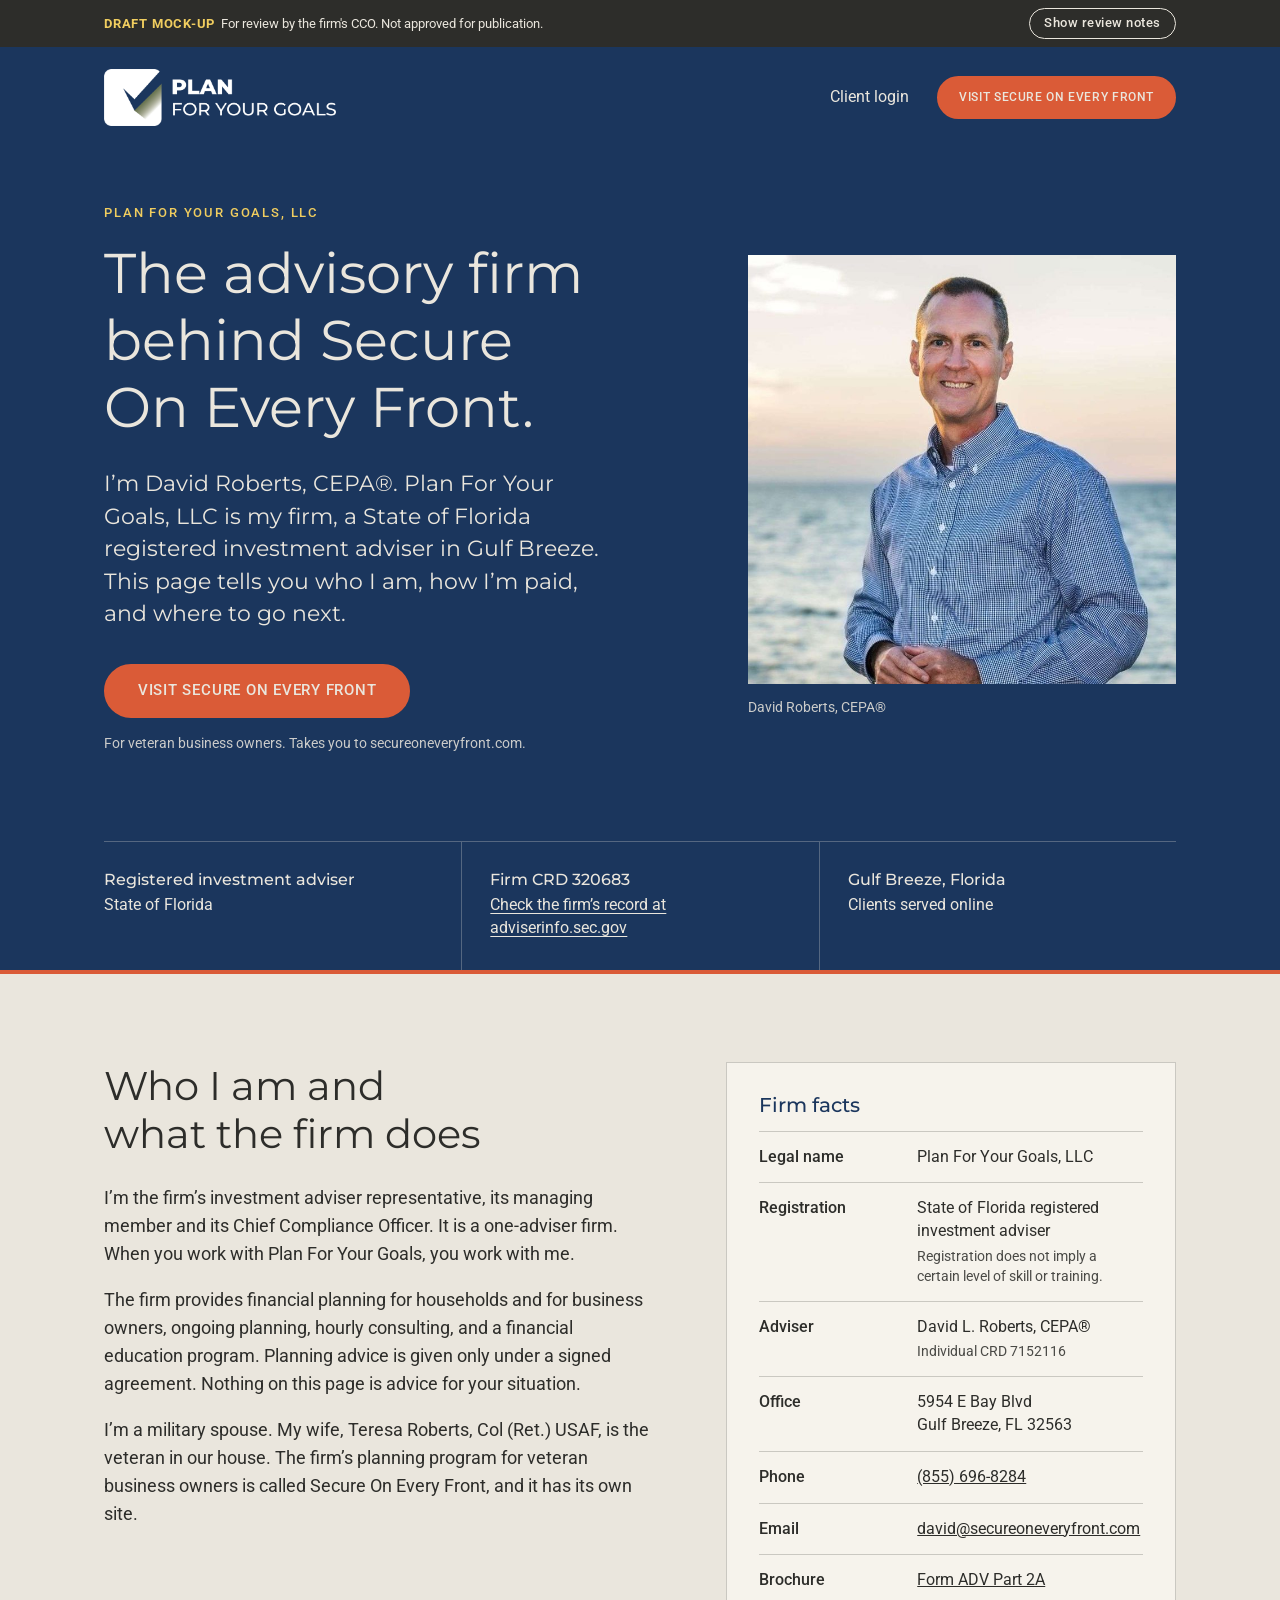
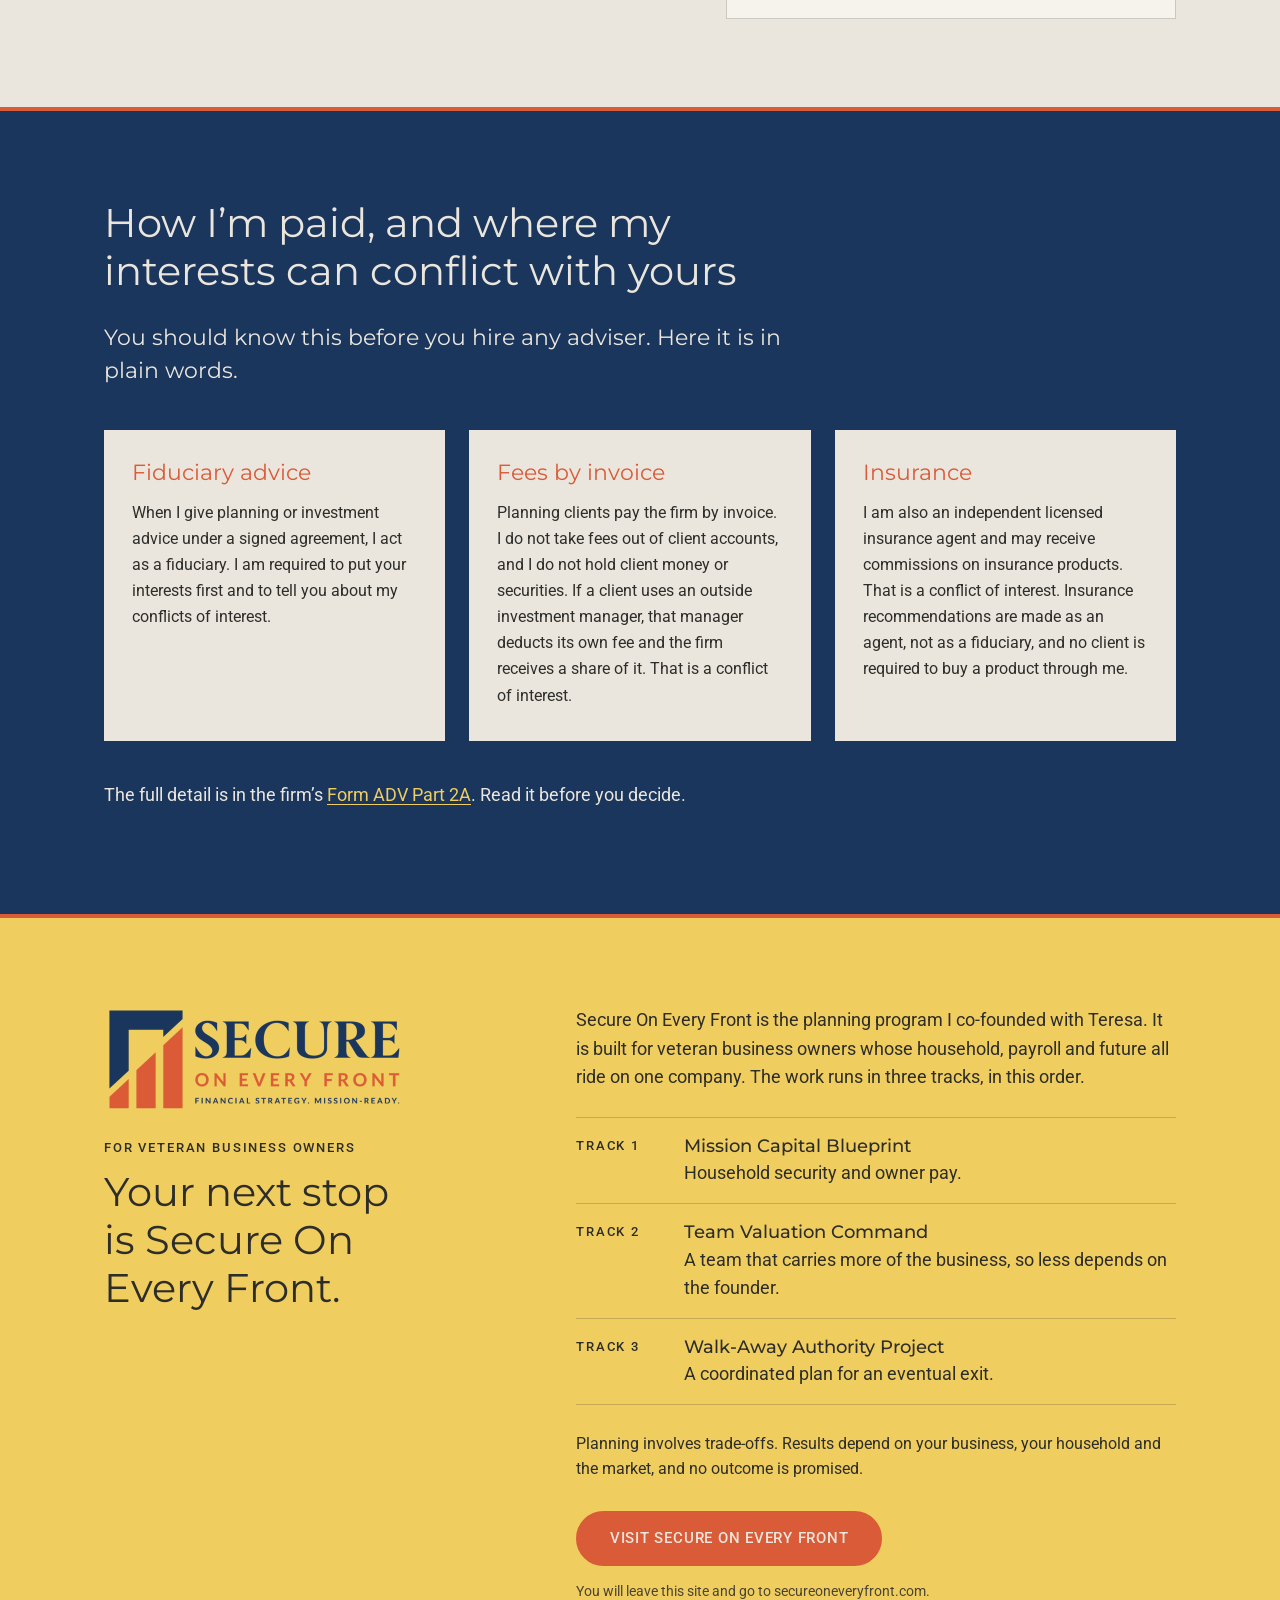
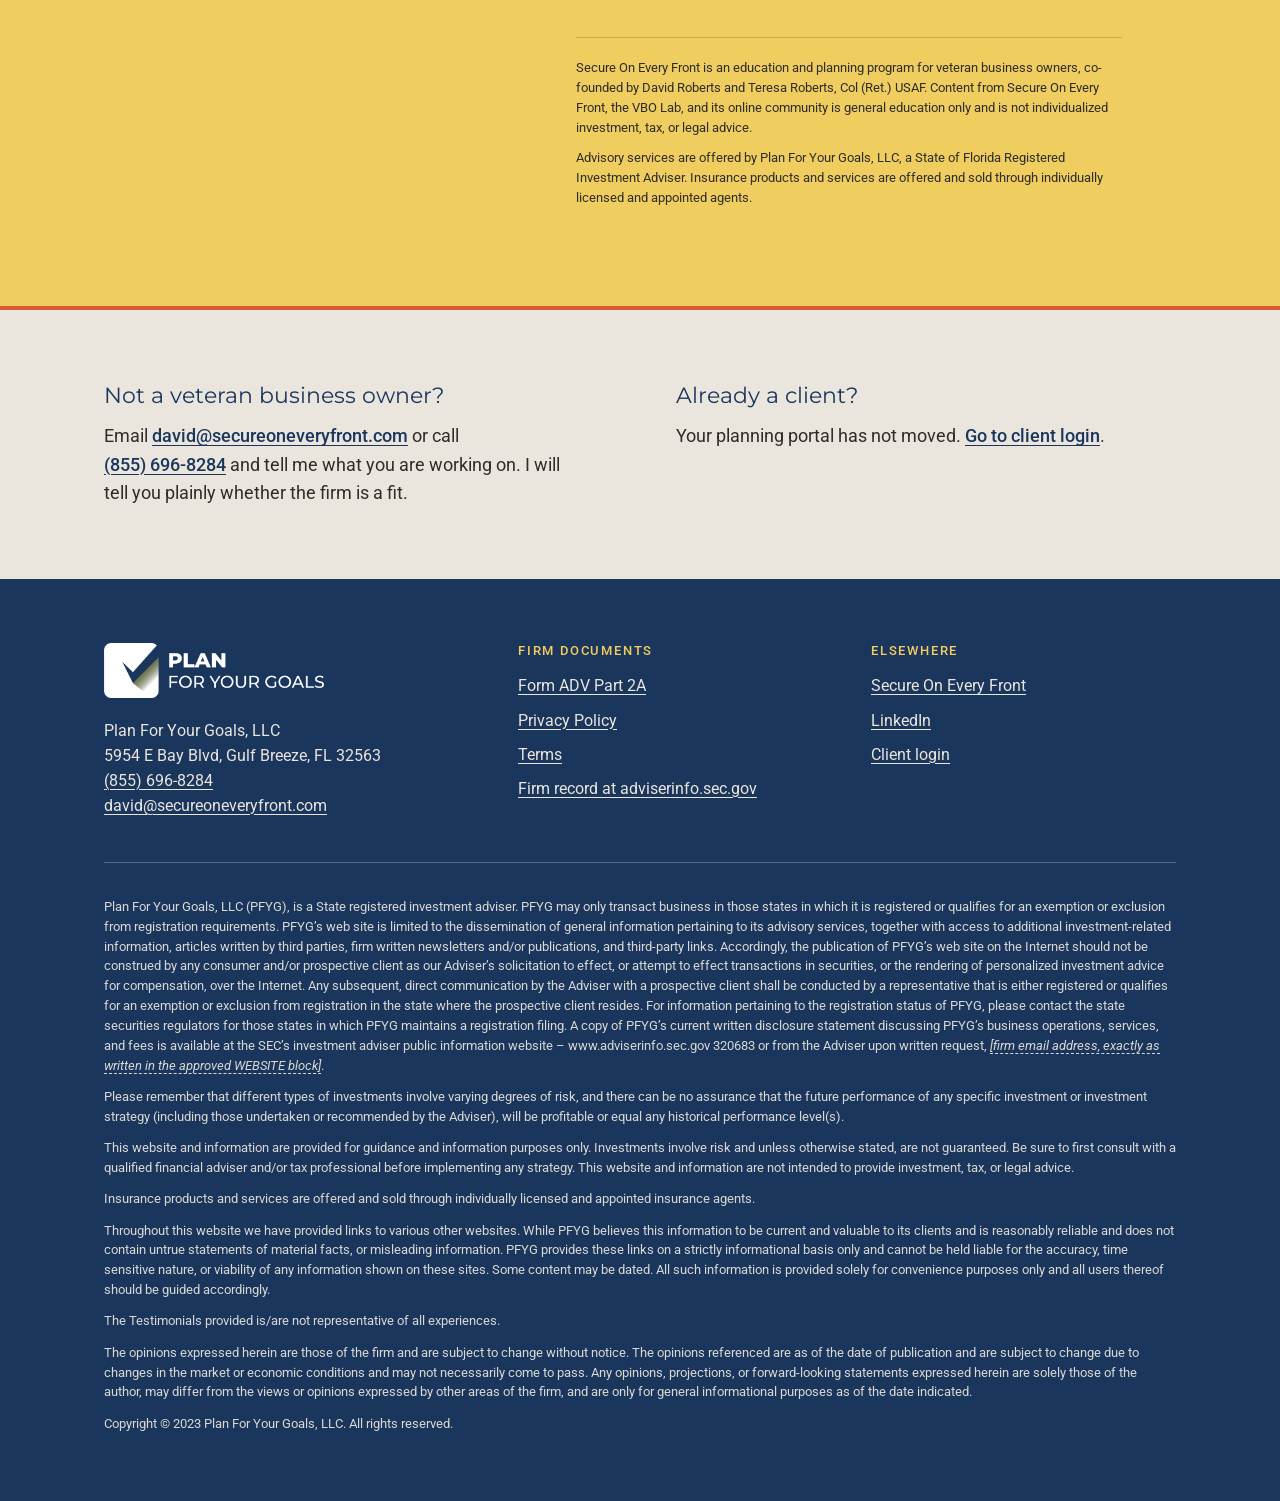
==== landing-page/mockup/index.html @ 11c89baa "Add plan and mock-up for the Plan For Your Goals single-page site Draft for CCO review; nothing here" ====
<!doctype html>
<html lang="en">
<head>
<meta charset="utf-8">
<meta name="viewport" content="width=device-width, initial-scale=1">
<meta name="robots" content="noindex, nofollow">
<title>Plan For Your Goals, LLC | Fiduciary Financial Planning | Gulf Breeze, FL (DRAFT MOCK-UP)</title>
<meta name="description" content="Plan For Your Goals, LLC is a State of Florida registered investment adviser in Gulf Breeze, FL, and the advisory firm behind Secure On Every Front.">
<link rel="icon" href="assets/favicon.png">
<link rel="preconnect" href="https://fonts.googleapis.com">
<link rel="preconnect" href="https://fonts.gstatic.com" crossorigin>
<link href="https://fonts.googleapis.com/css2?family=Montserrat:wght@400;500;600&family=Roboto:ital,wght@0,400;0,500;0,700;1,400&display=swap" rel="stylesheet">
<style>
  /* Palette and type read from secureoneveryfront.com on 2026-11-19 */
  :root {
    --navy: #1B365D;
    --cream: #EAE6DD;
    --gold: #F0CD5F;
    --orange: #DA5B37;
    --ink: #2D2D2A;
    --paper: #F6F3EC;
    --line-on-navy: rgba(234, 230, 221, .28);
    --line-on-cream: rgba(45, 45, 42, .22);
    --head: "Montserrat", "Helvetica Neue", Arial, sans-serif;
    --body: "Roboto", "Helvetica Neue", Arial, sans-serif;
  }
  *, *::before, *::after { box-sizing: border-box; }
  html { -webkit-text-size-adjust: 100%; scroll-behavior: smooth; }
  body {
    margin: 0;
    background: var(--cream);
    color: var(--ink);
    font-family: var(--body);
    font-size: 1.1rem;
    line-height: 1.6;
  }
  img { max-width: 100%; height: auto; display: block; }
  a { color: inherit; }
  h1, h2, h3 { font-family: var(--head); font-weight: 400; line-height: 1.2; margin: 0; text-wrap: balance; }
  p { margin: 0 0 1em; }
  p:last-child { margin-bottom: 0; }
  .wrap { max-width: 1120px; margin: 0 auto; padding: 0 24px; }

  /* ---------- Draft bar: part of the mock-up file only, not the page ---------- */
  .draftbar {
    position: sticky; top: 0; z-index: 50;
    background: var(--ink); color: var(--cream);
    font-size: .82rem; line-height: 1.35;
  }
  .draftbar .wrap { display: flex; gap: 12px 20px; align-items: center; justify-content: space-between; flex-wrap: wrap; padding-top: 8px; padding-bottom: 8px; }
  .draftbar strong { color: var(--gold); letter-spacing: .06em; }
  .draftbar button {
    font: 500 .8rem/1 var(--body); letter-spacing: .04em;
    background: transparent; color: var(--cream);
    border: 1px solid var(--cream); border-radius: 300px; padding: 8px 14px; cursor: pointer;
  }
  .draftbar button[aria-pressed="true"] { background: var(--gold); border-color: var(--gold); color: var(--ink); }
  .draftbar button:focus-visible { outline: 2px solid var(--gold); outline-offset: 2px; }

  /* ---------- Review notes (toggle) ---------- */
  .note { display: none; }
  body.notes-on .note {
    display: block; margin: 14px 0 0; padding: 10px 12px;
    background: #FFF7D1; color: var(--ink);
    border-left: 4px solid var(--orange); border-radius: 4px;
    font: 400 .82rem/1.45 var(--body); letter-spacing: 0; text-transform: none; text-align: left;
    max-width: 62ch;
  }
  body.notes-on .note b { font-weight: 700; }
  body.notes-on .flag { outline: 2px dashed var(--orange); outline-offset: 6px; border-radius: 2px; }
  span.flag, a.flag { display: inline-block; }
  a[href^="tel:"] { white-space: nowrap; }
  .placeholder { border-bottom: 1px dashed currentColor; font-style: italic; }

  /* ---------- Buttons ---------- */
  .btn {
    display: inline-block; text-decoration: none; text-align: center;
    font: 500 .95rem/1.2 var(--body); letter-spacing: .05em; text-transform: uppercase;
    background: var(--orange); color: var(--cream);
    border: 2px solid var(--orange); border-radius: 300px;
    padding: 1.05em 2.1em;
    transition: background .15s ease, color .15s ease;
  }
  .btn:hover { background: transparent; color: var(--orange); }
  .on-navy .btn:hover { color: var(--cream); border-color: var(--cream); }
  .btn:focus-visible, a:focus-visible { outline: 3px solid var(--gold); outline-offset: 3px; }
  .btn--small { font-size: .78rem; padding: .95em 1.6em; }
  .cta-sub { font-size: .9rem; margin-top: 14px; opacity: .85; }

  /* ---------- Header ---------- */
  .site-header { background: var(--navy); color: var(--cream); }
  .site-header .wrap { display: flex; align-items: center; justify-content: space-between; gap: 20px; padding-top: 22px; padding-bottom: 22px; }
  .site-header .logo img { width: 232px; }
  .site-header nav { display: flex; align-items: center; gap: 28px; }
  .site-header nav a.text { font-size: .98rem; text-decoration: none; border-bottom: 1px solid transparent; padding-bottom: 2px; }
  .site-header nav a.text:hover { border-bottom-color: var(--cream); }

  /* ---------- Sections ---------- */
  section { padding: 88px 0; }
  .on-navy { background: var(--navy); color: var(--cream); }
  .on-gold { background: var(--gold); color: var(--ink); }
  .rule-top { border-top: 4px solid var(--orange); }
  .rule-bottom { border-bottom: 4px solid var(--orange); }
  .eyebrow { font: 500 .82rem/1.3 var(--body); letter-spacing: .14em; text-transform: uppercase; margin: 0 0 18px; }
  .on-navy .eyebrow { color: var(--gold); }
  h2 { font-size: clamp(1.75rem, 3.2vw, 2.5rem); margin-bottom: 26px; }
  .lead { font-family: var(--head); font-size: clamp(1.15rem, 1.9vw, 1.4rem); line-height: 1.45; text-wrap: pretty; }

  /* Hero */
  .hero { padding: 56px 0 0; }
  .hero-grid { display: grid; grid-template-columns: 1.15fr .85fr; gap: 64px; align-items: center; padding-bottom: 72px; }
  .hero h1 { font-size: clamp(2.2rem, 4.6vw, 3.5rem); margin-bottom: 26px; }
  .hero .lead { margin-bottom: 34px; max-width: 34ch; }
  .hero-photo img { width: 100%; aspect-ratio: 1 / 1; object-fit: cover; }
  .hero-photo figcaption { font-size: .88rem; margin-top: 12px; opacity: .85; }
  .hero-photo { margin: 0; }
  .facts-row { border-top: 1px solid var(--line-on-navy); }
  .facts-row ul { list-style: none; margin: 0; padding: 0; display: grid; grid-template-columns: repeat(3, 1fr); }
  .facts-row li { padding: 26px 28px 30px 0; font-size: .98rem; line-height: 1.45; }
  .facts-row li + li { padding-left: 28px; border-left: 1px solid var(--line-on-navy); }
  .facts-row b { display: block; font: 500 1.02rem/1.35 var(--head); color: var(--cream); margin-bottom: 4px; }
  .facts-row a { text-underline-offset: 3px; }

  /* About */
  .about-grid { display: grid; grid-template-columns: 1.1fr .9fr; gap: 72px; align-items: start; }
  .about-copy p { max-width: 58ch; }
  .factcard { background: var(--paper); border: 1px solid var(--line-on-cream); padding: 30px 32px 12px; }
  .factcard h3 { font-size: 1.25rem; margin-bottom: 14px; color: var(--navy); font-weight: 500; }
  .factcard dl { margin: 0; }
  .factcard .row { display: grid; grid-template-columns: 9.2em 1fr; gap: 14px; padding: 14px 0; border-top: 1px solid var(--line-on-cream); font-size: .98rem; line-height: 1.45; }
  .factcard dt { font-weight: 500; }
  .factcard dd { margin: 0; overflow-wrap: anywhere; }
  .factcard small { display: block; font-size: .86rem; opacity: .85; margin-top: 4px; }

  /* How I'm paid */
  .paid-head { max-width: 780px; margin-bottom: 44px; }
  .cards { display: grid; grid-template-columns: repeat(3, 1fr); gap: 24px; }
  .card { background: var(--cream); color: var(--ink); padding: 30px 28px 32px; }
  .card h3 { color: var(--orange); font-size: 1.35rem; margin-bottom: 14px; }
  .card p { font-size: 1.02rem; }
  .paid-foot { margin-top: 40px; max-width: 70ch; }
  .paid-foot a { color: var(--gold); text-underline-offset: 3px; }

  /* SOEF hand-off */
  .soef-grid { display: grid; grid-template-columns: .8fr 1.2fr; gap: 72px; align-items: start; }
  .soef-brand img { width: 300px; margin-bottom: 28px; }
  .soef-brand .eyebrow { margin-bottom: 12px; }
  .soef-brand h2 { margin-bottom: 0; }
  .tracks { list-style: none; margin: 26px 0 26px; padding: 0; border-bottom: 1px solid var(--line-on-cream); }
  .tracks li { display: grid; grid-template-columns: 5.2em 1fr; gap: 16px; padding: 16px 0; border-top: 1px solid var(--line-on-cream); }
  .tracks .n { font: 500 .82rem/1.9 var(--body); letter-spacing: .14em; text-transform: uppercase; }
  .tracks b { font: 500 1.12rem/1.3 var(--head); display: block; margin-bottom: 2px; }
  .balance { font-size: .98rem; }
  .soef-cta { margin-top: 30px; }
  .blocktext { font-size: .84rem; line-height: 1.5; margin-top: 34px; padding-top: 20px; border-top: 1px solid var(--line-on-cream); max-width: 78ch; }
  .blocktext p { margin-bottom: .7em; }

  /* Everyone else */
  .quiet { padding: 72px 0; }
  .quiet-grid { display: grid; grid-template-columns: 1fr 1fr; gap: 72px; }
  .quiet h3 { font-size: 1.4rem; margin-bottom: 14px; color: var(--navy); }
  .quiet p { max-width: 46ch; }
  .quiet a { color: var(--navy); font-weight: 500; text-underline-offset: 3px; }

  /* Footer */
  .site-footer { background: var(--navy); color: var(--cream); padding: 64px 0 56px; }
  .foot-grid { display: grid; grid-template-columns: 1.2fr 1fr 1fr; gap: 48px; padding-bottom: 44px; border-bottom: 1px solid var(--line-on-navy); }
  .foot-grid img { width: 220px; margin-bottom: 20px; }
  .foot-grid h4 { font: 500 .8rem/1.3 var(--body); letter-spacing: .14em; text-transform: uppercase; color: var(--gold); margin: 0 0 14px; }
  .foot-grid ul { list-style: none; margin: 0; padding: 0; font-size: .98rem; }
  .foot-grid li { margin-bottom: 9px; }
  .foot-grid a { text-underline-offset: 3px; }
  .foot-grid address { font-style: normal; font-size: .98rem; line-height: 1.6; }
  .disclosure { font-size: .8rem; line-height: 1.55; padding-top: 34px; opacity: .92; }
  .disclosure p { margin-bottom: .9em; }

  /* ---------- Responsive ---------- */
  @media (max-width: 900px) {
    section { padding: 64px 0; }
    .hero { padding-top: 36px; }
    .hero-grid, .about-grid, .soef-grid, .quiet-grid { grid-template-columns: 1fr; gap: 40px; }
    .hero-grid { padding-bottom: 48px; }
    .hero-photo { max-width: 420px; }
    .cards { grid-template-columns: 1fr; }
    .foot-grid { grid-template-columns: 1fr; gap: 34px; }
    .facts-row ul { grid-template-columns: 1fr; }
    .facts-row li, .facts-row li + li { padding: 18px 0; border-left: 0; }
    .facts-row li + li { border-top: 1px solid var(--line-on-navy); }
    .hero .lead { max-width: none; }
  }
  @media (max-width: 620px) {
    body { font-size: 1.04rem; }
    .wrap { padding: 0 20px; }
    .site-header .logo img { width: 178px; }
    .site-header nav .btn { display: none; }
    .btn { display: block; width: 100%; padding-left: 1em; padding-right: 1em; }
    .factcard { padding: 24px 20px 8px; }
    .factcard .row { grid-template-columns: 1fr; gap: 2px; }
    .tracks li { grid-template-columns: 1fr; gap: 2px; }
    .soef-brand img { width: 240px; }
  }
  @media (prefers-reduced-motion: reduce) { html { scroll-behavior: auto; } .btn { transition: none; } }
</style>
</head>
<body>

<!-- ============ DRAFT BAR: belongs to this mock-up file only. Do not build in Squarespace. ============ -->
<div class="draftbar" role="region" aria-label="Mock-up status">
  <div class="wrap">
    <span><strong>DRAFT MOCK-UP</strong> &nbsp;For review by the firm's CCO. Not approved for publication.</span>
    <button type="button" id="notesToggle" aria-pressed="false">Show review notes</button>
  </div>
</div>

<!-- ============ HEADER ============ -->
<header class="site-header on-navy">
  <div class="wrap">
    <a class="logo" href="#top" aria-label="Plan For Your Goals, LLC home"><img src="assets/pfyg-logo-white.png" alt="Plan For Your Goals" width="720" height="179"></a>
    <nav aria-label="Primary">
      <a class="text" href="https://www.rightcapital.com/login?cobrand=Zi7CXrBhIY5Lisa3u-LbMA&type=client" target="_blank" rel="noopener">Client login</a>
      <a class="btn btn--small" href="https://www.secureoneveryfront.com/?utm_source=planforyourgoals.com&utm_medium=referral&utm_campaign=firm-page&utm_content=header" target="_blank" rel="noopener">Visit Secure On Every Front</a>
    </nav>
  </div>
</header>

<main id="top">

<!-- ============ 1. HERO ============ -->
<section class="hero on-navy rule-bottom">
  <div class="wrap">
    <div class="hero-grid">
      <div>
        <p class="eyebrow">Plan For Your Goals, LLC</p>
        <h1>The advisory firm behind Secure On Every Front.</h1>
        <p class="lead">I&rsquo;m David Roberts, CEPA&reg;. Plan For Your Goals, LLC is my firm, a State of Florida registered investment adviser in Gulf Breeze. This page tells you who I am, how I&rsquo;m paid, and where to go next.</p>
        <a class="btn" href="https://www.secureoneveryfront.com/?utm_source=planforyourgoals.com&utm_medium=referral&utm_campaign=firm-page&utm_content=hero" target="_blank" rel="noopener">Visit Secure On Every Front</a>
        <p class="cta-sub">For veteran business owners. Takes you to secureoneveryfront.com.</p>
        <p class="note"><b>Review note 1.</b> One button on the page, used three times, always to the SOEF home page. Each copy carries its own tracking tag (header, hero, program) so you can see which one gets used.</p>
      </div>
      <figure class="hero-photo">
        <img src="assets/david-roberts.jpg" alt="David Roberts standing on the shore in Gulf Breeze, Florida" width="760" height="760">
        <figcaption>David Roberts, CEPA&reg;</figcaption>
        <p class="note"><b>Review note 2.</b> Photo taken from the current planforyourgoals.com. CEPA&reg; appears only beside your name, never the firm&rsquo;s (decision D55).</p>
      </figure>
    </div>
    <div class="facts-row">
      <ul>
        <li><b>Registered investment adviser</b>State of Florida</li>
        <li><b>Firm CRD 320683</b><a href="https://adviserinfo.sec.gov/firm/summary/320683" target="_blank" rel="noopener">Check the firm&rsquo;s record at adviserinfo.sec.gov</a></li>
        <li><b>Gulf Breeze, Florida</b>Clients served online</li>
      </ul>
    </div>
  </div>
</section>

<!-- ============ 2. ABOUT THE FIRM ============ -->
<section id="firm">
  <div class="wrap about-grid">
    <div class="about-copy">
      <h2>Who I am and what the firm does</h2>
      <p>I&rsquo;m the firm&rsquo;s investment adviser representative, its managing member and its Chief Compliance Officer. It is a one-adviser firm. When you work with Plan For Your Goals, you work with me.</p>
      <p>The firm provides financial planning for households and for business owners, ongoing planning, hourly consulting, and a financial education program. Planning advice is given only under a signed agreement. Nothing on this page is advice for your situation.</p>
      <p>I&rsquo;m a military spouse. My wife, Teresa Roberts, Col (Ret.) USAF, is the veteran in our house. The firm&rsquo;s planning program for veteran business owners is called Secure On Every Front, and it has its own site.</p>
      <p class="note"><b>Review note 3.</b> The services sentence follows Form ADV Part 2A Item 4.B as your firm profile records it (11/5/2026 brochure). No fees are quoted here; the page points to the brochure instead. The military-spouse line is stated outright so no reader assumes you served.</p>
    </div>
    <aside class="factcard" aria-label="Firm facts">
      <h3>Firm facts</h3>
      <dl>
        <div class="row"><dt>Legal name</dt><dd>Plan For Your Goals, LLC</dd></div>
        <div class="row"><dt>Registration</dt><dd>State of Florida registered investment adviser<small>Registration does not imply a certain level of skill or training.</small></dd></div>
        <div class="row"><dt>Adviser</dt><dd>David L. Roberts, CEPA&reg;<small>Individual CRD 7152116</small></dd></div>
        <div class="row"><dt>Office</dt><dd><span class="flag">5954 E Bay Blvd<br>Gulf Breeze, FL 32563</span></dd></div>
        <div class="row"><dt>Phone</dt><dd><a href="tel:+18556968284">(855) 696-8284</a></dd></div>
        <div class="row"><dt>Email</dt><dd><a class="flag" href="mailto:david@secureoneveryfront.com">david@secureoneveryfront.com</a></dd></div>
        <div class="row"><dt>Brochure</dt><dd><a class="flag" href="https://planforyourgoals.link/ADV" target="_blank" rel="noopener">Form ADV Part 2A</a></dd></div>
      </dl>
      <p class="note"><b>Review note 4.</b> Three things to confirm before this goes live. <b>Office:</b> the current site labels this address &ldquo;Branch Office,&rdquo; but the firm has no branch offices on record, so it is shown as the office; confirm it matches the principal office address on Form ADV. <b>Email:</b> this is your standard contact address; the approved footer text names the firm&rsquo;s planforyourgoals.com mailbox for written requests, so that mailbox must keep working after the DNS change. <b>Brochure:</b> confirm the short link serves the 11/5/2026 brochure and does not point at a file stored on the WordPress site.</p>
    </aside>
  </div>
</section>

<!-- ============ 3. HOW I'M PAID ============ -->
<section class="on-navy rule-top rule-bottom" id="paid">
  <div class="wrap">
    <div class="paid-head">
      <h2>How I&rsquo;m paid, and where my interests can conflict with yours</h2>
      <p class="lead">You should know this before you hire any adviser. Here it is in plain words.</p>
    </div>
    <div class="cards">
      <article class="card">
        <h3>Fiduciary advice</h3>
        <p>When I give planning or investment advice under a signed agreement, I act as a fiduciary. I am required to put your interests first and to tell you about my conflicts of interest.</p>
      </article>
      <article class="card">
        <h3>Fees by invoice</h3>
        <p>Planning clients pay the firm by invoice. I do not take fees out of client accounts, and I do not hold client money or securities. If a client uses an outside investment manager, that manager deducts its own fee and the firm receives a share of it. That is a conflict of interest.</p>
      </article>
      <article class="card">
        <h3>Insurance</h3>
        <p>I am also an independent licensed insurance agent and may receive commissions on insurance products. That is a conflict of interest. Insurance recommendations are made as an agent, not as a fiduciary, and no client is required to buy a product through me.</p>
      </article>
    </div>
    <p class="paid-foot">The full detail is in the firm&rsquo;s <a href="https://planforyourgoals.link/ADV" target="_blank" rel="noopener">Form ADV Part 2A</a>. Read it before you decide.</p>
    <p class="note"><b>Review note 5.</b> This section is why the page can say &ldquo;fiduciary&rdquo; without implying &ldquo;fee-only.&rdquo; It restates Form ADV Items 5, 10.C, 10.D and 15 in first person. It is new wording, not an approved block, so it needs your sign-off against the brochure. No insurance product is promoted, so the INSURANCE-CONFLICT block is not required here.</p>
  </div>
</section>

<!-- ============ 4. HAND-OFF TO SECURE ON EVERY FRONT ============ -->
<section class="on-gold rule-bottom" id="soef">
  <div class="wrap soef-grid">
    <div class="soef-brand">
      <img src="assets/soef-logo.png" alt="Secure On Every Front" width="600" height="210">
      <p class="eyebrow">For veteran business owners</p>
      <h2>Your next stop is Secure On Every Front.</h2>
    </div>
    <div>
      <p>Secure On Every Front is the planning program I co-founded with Teresa. It is built for veteran business owners whose household, payroll and future all ride on one company. The work runs in three tracks, in this order.</p>
      <ul class="tracks">
        <li><span class="n">Track 1</span><span><b>Mission Capital Blueprint</b>Household security and owner pay.</span></li>
        <li><span class="n">Track 2</span><span><b>Team Valuation Command</b>A team that carries more of the business, so less depends on the founder.</span></li>
        <li><span class="n">Track 3</span><span><b>Walk-Away Authority Project</b>A coordinated plan for an eventual exit.</span></li>
      </ul>
      <p class="balance">Planning involves trade-offs. Results depend on your business, your household and the market, and no outcome is promised.</p>
      <div class="soef-cta">
        <a class="btn" href="https://www.secureoneveryfront.com/?utm_source=planforyourgoals.com&utm_medium=referral&utm_campaign=firm-page&utm_content=program" target="_blank" rel="noopener">Visit Secure On Every Front</a>
        <p class="cta-sub">You will leave this site and go to secureoneveryfront.com.</p>
      </div>
      <div class="blocktext">
        <p>Secure On Every Front is an education and planning program for veteran business owners, co-founded by David Roberts and Teresa Roberts, Col (Ret.) USAF. Content from Secure On Every Front, the VBO Lab, and its online community is general education only and is not individualized investment, tax, or legal advice.</p>
        <p>Advisory services are offered by Plan For Your Goals, LLC, a State of Florida Registered Investment Adviser. Insurance products and services are offered and sold through individually licensed and appointed agents.</p>
      </div>
      <p class="note"><b>Review note 6.</b> The two small paragraphs above are your approved SOEF block, pasted word for word. The track names are yours and unchanged. The page does not use &ldquo;free&rdquo; or &ldquo;no obligation,&rdquo; so the FREE-REVIEW block is not needed here.</p>
    </div>
  </div>
</section>

<!-- ============ 5. EVERYONE ELSE ============ -->
<section class="quiet" id="contact">
  <div class="wrap quiet-grid">
    <div>
      <h3>Not a veteran business owner?</h3>
      <p>Email <a href="mailto:david@secureoneveryfront.com">david@secureoneveryfront.com</a> or call <a href="tel:+18556968284">(855) 696-8284</a> and tell me what you are working on. I will tell you plainly whether the firm is a fit.</p>
    </div>
    <div>
      <h3>Already a client?</h3>
      <p>Your planning portal has not moved. <a href="https://www.rightcapital.com/login?cobrand=Zi7CXrBhIY5Lisa3u-LbMA&type=client" target="_blank" rel="noopener">Go to client login</a>.</p>
    </div>
    <p class="note" style="grid-column: 1 / -1;"><b>Review note 7.</b> This is the quiet side note you chose: plain text links, no second button. The page collects no personal information (no form), so no data-collection notice is needed.</p>
  </div>
</section>

</main>

<!-- ============ FOOTER ============ -->
<footer class="site-footer">
  <div class="wrap">
    <div class="foot-grid">
      <div>
        <img src="assets/pfyg-logo-white.png" alt="Plan For Your Goals" width="720" height="179">
        <address>
          Plan For Your Goals, LLC<br>
          5954 E Bay Blvd, Gulf Breeze, FL 32563<br>
          <a href="tel:+18556968284">(855) 696-8284</a><br>
          <a href="mailto:david@secureoneveryfront.com">david@secureoneveryfront.com</a>
        </address>
      </div>
      <div>
        <h4>Firm documents</h4>
        <ul>
          <li><a href="https://planforyourgoals.link/ADV" target="_blank" rel="noopener">Form ADV Part 2A</a></li>
          <li><a href="#privacy-policy">Privacy Policy</a></li>
          <li><a href="#terms">Terms</a></li>
          <li><a class="flag" href="https://adviserinfo.sec.gov/firm/summary/320683" target="_blank" rel="noopener">Firm record at adviserinfo.sec.gov</a></li>
        </ul>
      </div>
      <div>
        <h4>Elsewhere</h4>
        <ul>
          <li><a href="https://www.secureoneveryfront.com/?utm_source=planforyourgoals.com&utm_medium=referral&utm_campaign=firm-page&utm_content=footer" target="_blank" rel="noopener">Secure On Every Front</a></li>
          <li><a href="https://www.linkedin.com/in/david-roberts-planforyourgoals" target="_blank" rel="noopener">LinkedIn</a></li>
          <li><a href="https://www.rightcapital.com/login?cobrand=Zi7CXrBhIY5Lisa3u-LbMA&type=client" target="_blank" rel="noopener">Client login</a></li>
        </ul>
      </div>
    </div>
    <p class="note"><b>Review note 8.</b> The old footer&rsquo;s &ldquo;FINRA BrokerCheck&rdquo; link is replaced with the SEC adviser lookup. The firm has no broker-dealer affiliation, and a BrokerCheck link can read as if it does. Your call as CCO. Privacy Policy and Terms stay as two plain pages at their current addresses; the Privacy Policy page still shows the old phone number (850) 786-3400.</p>

    <div class="disclosure flag">
      <p>Plan For Your Goals, LLC (PFYG), is a State registered investment adviser. PFYG may only transact business in those states in which it is registered or qualifies for an exemption or exclusion from registration requirements. PFYG&rsquo;s web site is limited to the dissemination of general information pertaining to its advisory services, together with access to additional investment-related information, articles written by third parties, firm written newsletters and/or publications, and third-party links. Accordingly, the publication of PFYG&rsquo;s web site on the Internet should not be construed by any consumer and/or prospective client as our Adviser&rsquo;s solicitation to effect, or attempt to effect transactions in securities, or the rendering of personalized investment advice for compensation, over the Internet. Any subsequent, direct communication by the Adviser with a prospective client shall be conducted by a representative that is either registered or qualifies for an exemption or exclusion from registration in the state where the prospective client resides. For information pertaining to the registration status of PFYG, please contact the state securities regulators for those states in which PFYG maintains a registration filing. A copy of PFYG&rsquo;s current written disclosure statement discussing PFYG&rsquo;s business operations, services, and fees is available at the SEC&rsquo;s investment adviser public information website &ndash; www.adviserinfo.sec.gov 320683 or from the Adviser upon written request, <span class="placeholder">[firm email address, exactly as written in the approved WEBSITE block]</span>.</p>
      <p>Please remember that different types of investments involve varying degrees of risk, and there can be no assurance that the future performance of any specific investment or investment strategy (including those undertaken or recommended by the Adviser), will be profitable or equal any historical performance level(s).</p>
      <p>This website and information are provided for guidance and information purposes only. Investments involve risk and unless otherwise stated, are not guaranteed. Be sure to first consult with a qualified financial adviser and/or tax professional before implementing any strategy. This website and information are not intended to provide investment, tax, or legal advice.</p>
      <p>Insurance products and services are offered and sold through individually licensed and appointed insurance agents.</p>
      <p>Throughout this website we have provided links to various other websites. While PFYG believes this information to be current and valuable to its clients and is reasonably reliable and does not contain untrue statements of material facts, or misleading information. PFYG provides these links on a strictly informational basis only and cannot be held liable for the accuracy, time sensitive nature, or viability of any information shown on these sites. Some content may be dated. All such information is provided solely for convenience purposes only and all users thereof should be guided accordingly.</p>
      <p>The Testimonials provided is/are not representative of all experiences.</p>
      <p>The opinions expressed herein are those of the firm and are subject to change without notice. The opinions referenced are as of the date of publication and are subject to change due to changes in the market or economic conditions and may not necessarily come to pass. Any opinions, projections, or forward-looking statements expressed herein are solely those of the author, may differ from the views or opinions expressed by other areas of the firm, and are only for general informational purposes as of the date indicated.</p>
      <p>Copyright &copy; 2023 Plan For Your Goals, LLC. All rights reserved.</p>
    </div>
    <p class="note"><b>Review note 9.</b> The footer text above is your approved WEBSITE block, pasted word for word, including parts that no longer fit a page with no testimonials. I did not edit it. One spot is a placeholder: the firm email address at the end of the first paragraph, which you paste from your own disclosure file. Three items need your decision as CCO: (a) the sentence &ldquo;The Testimonials provided is/are not representative of all experiences,&rdquo; since no testimonials remain; (b) &ldquo;Copyright &copy; 2023&rdquo;; (c) the opening &ldquo;State registered investment adviser,&rdquo; where the live SOEF footer already reads &ldquo;State of Florida registered investment adviser.&rdquo;</p>
  </div>
</footer>

<script>
  (function () {
    var btn = document.getElementById('notesToggle');
    btn.addEventListener('click', function () {
      var on = document.body.classList.toggle('notes-on');
      btn.setAttribute('aria-pressed', on ? 'true' : 'false');
      btn.textContent = on ? 'Hide review notes' : 'Show review notes';
    });
    if (/[?&#]notes\b/.test(location.search + location.hash)) btn.click();
  })();
</script>
</body>
</html>
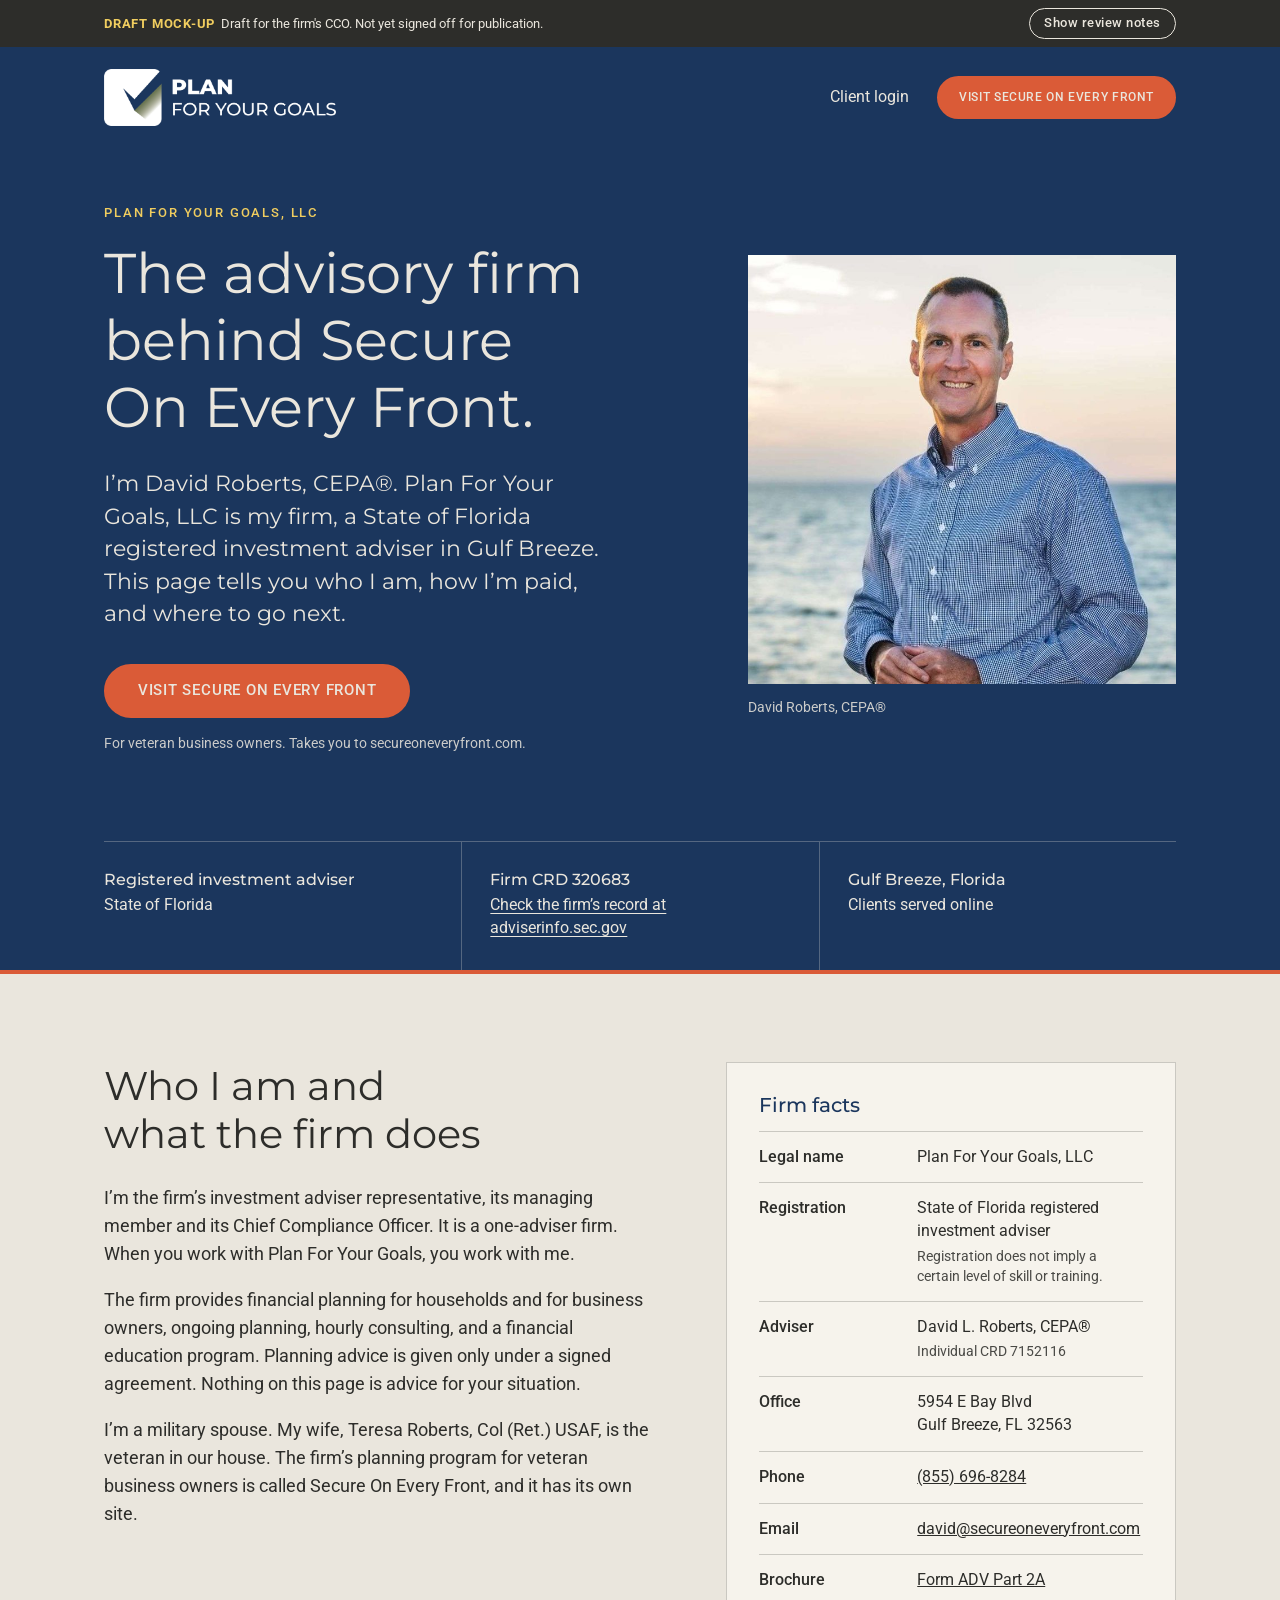
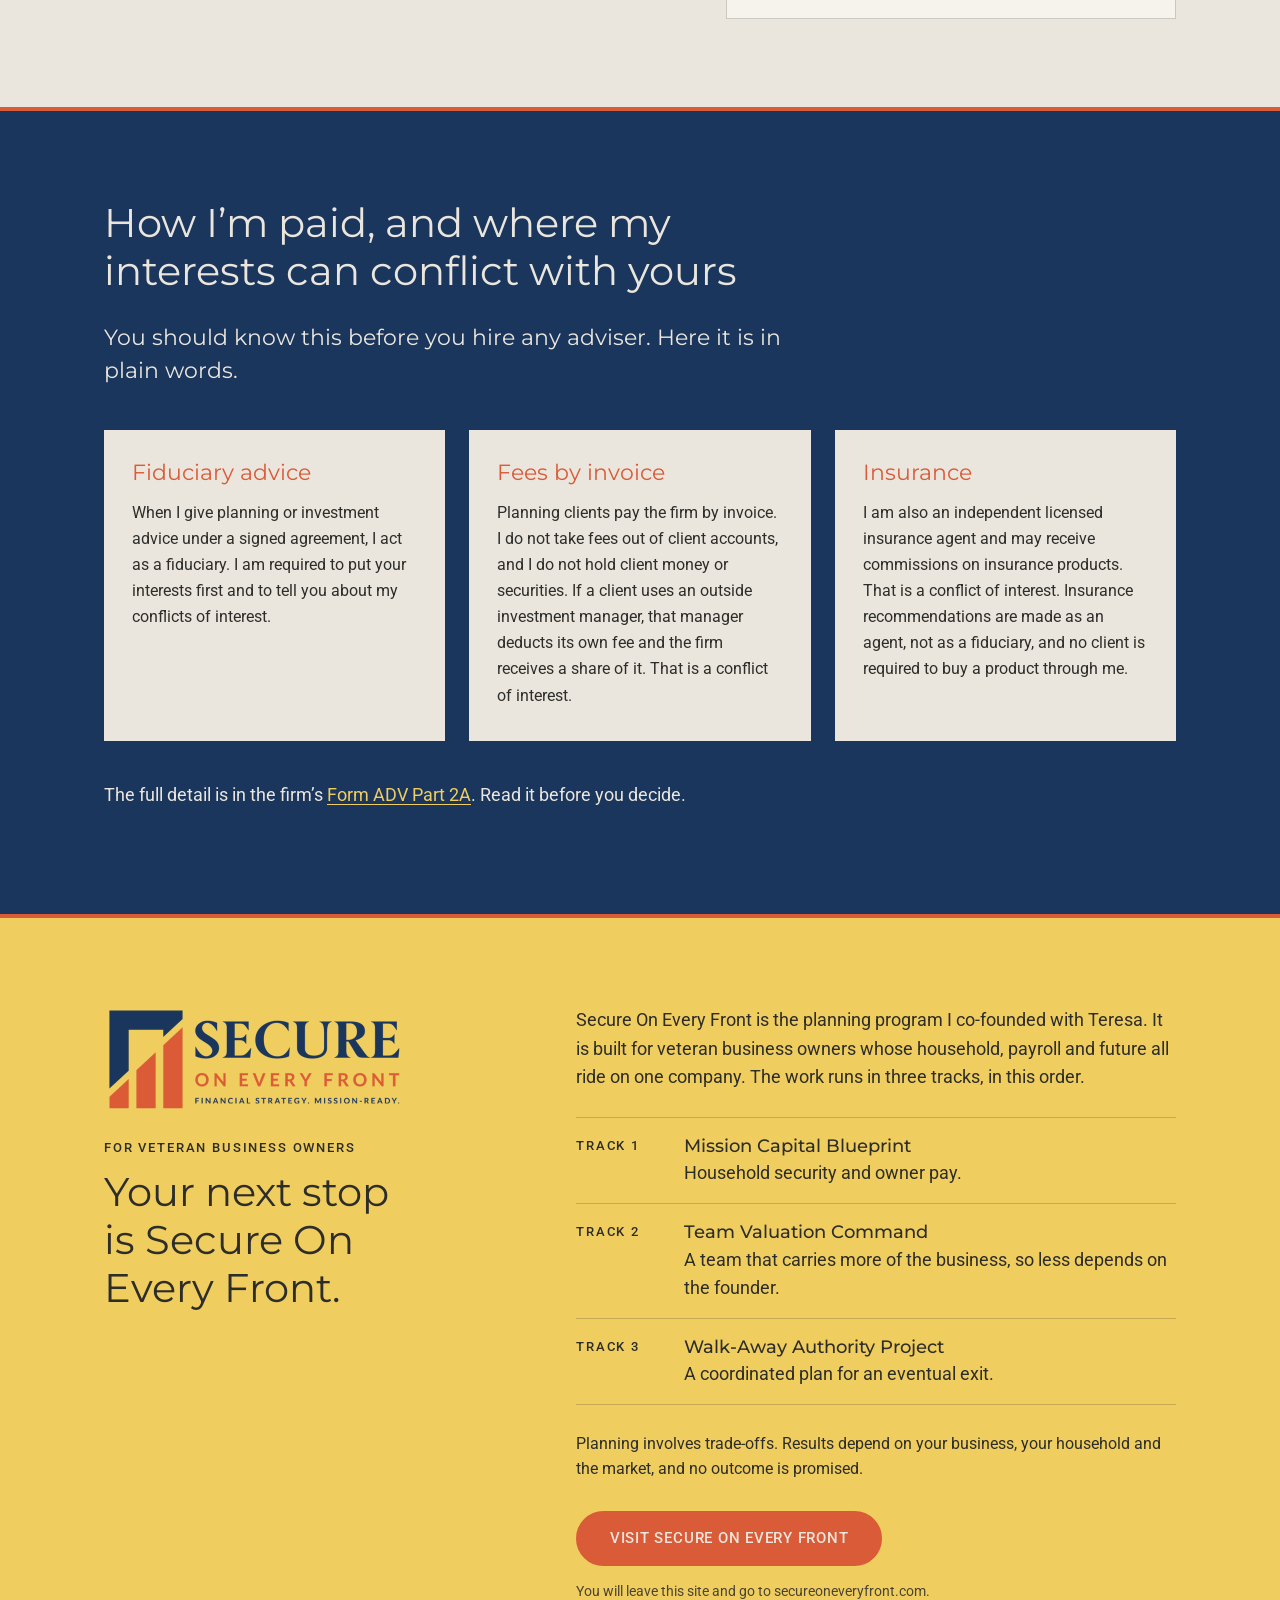
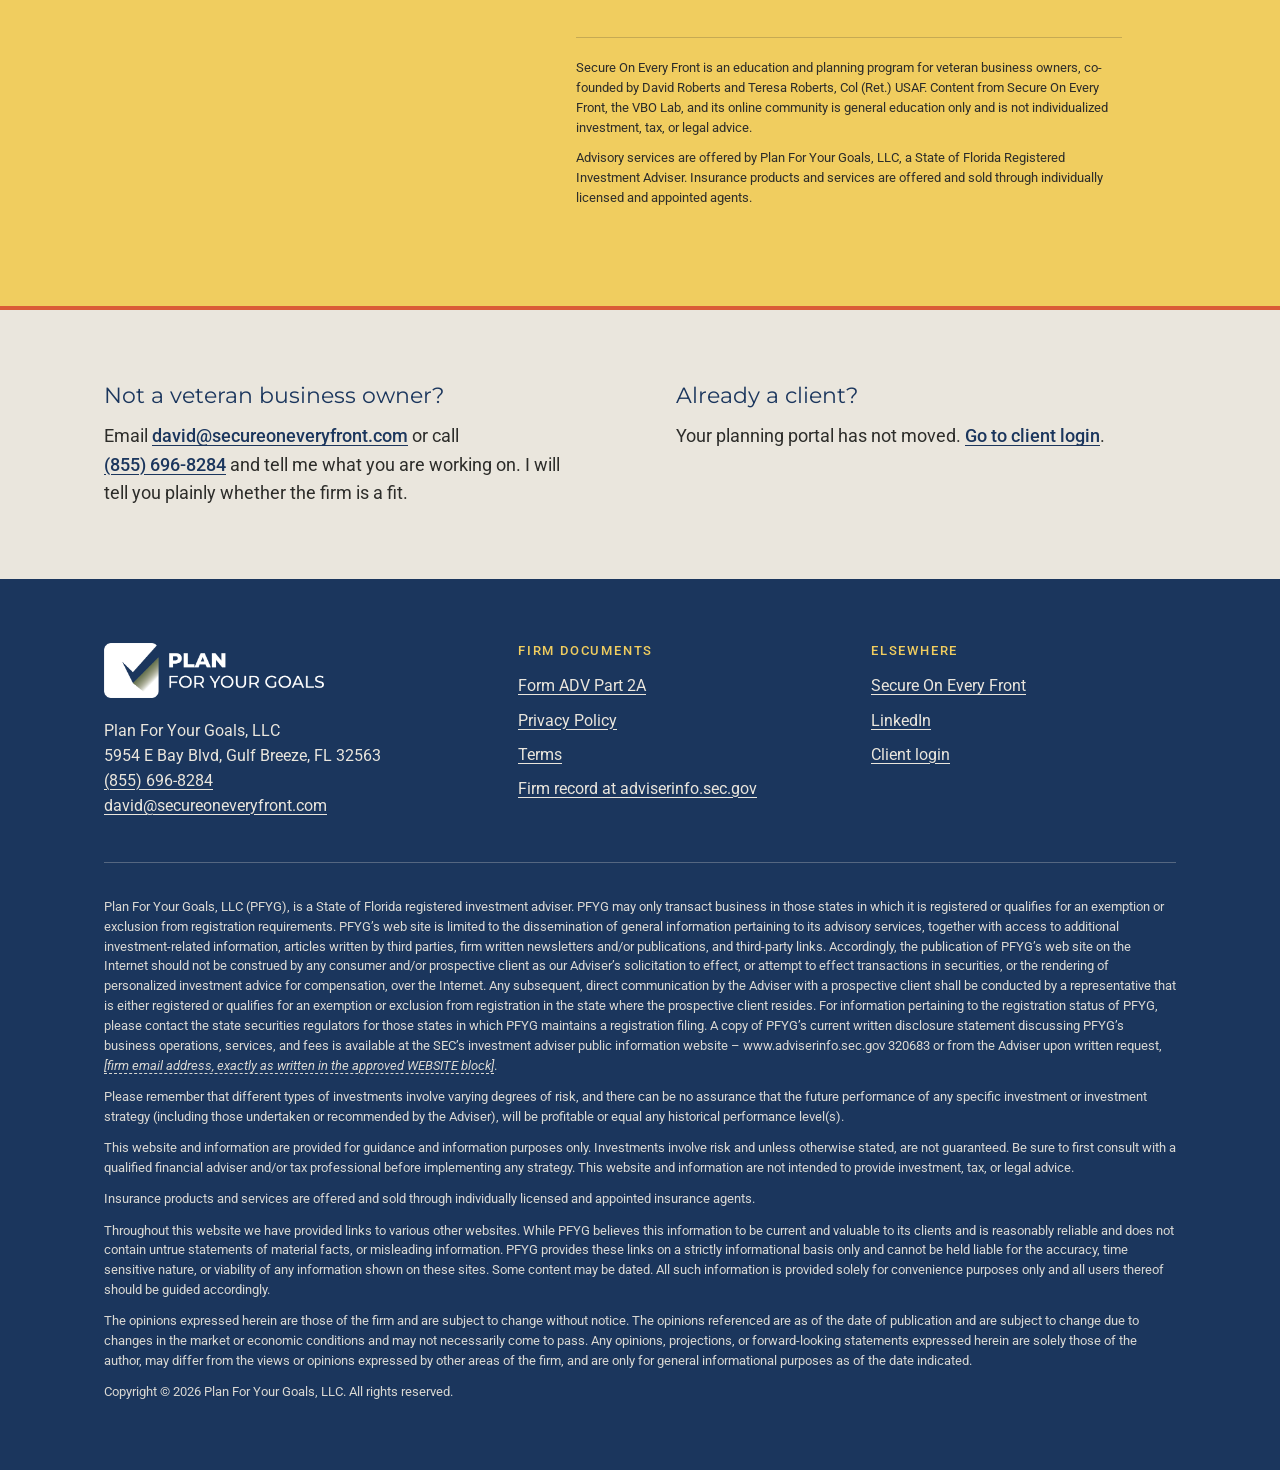
==== commit 2fe4ace4: "Add Squarespace build sheet and apply approved CCO changes to the mock-up - BUILD-SHEET.md: step-by-" ====
--- a/landing-page/mockup/index.html
+++ b/landing-page/mockup/index.html
@@ -207,7 +207,7 @@
 <!-- ============ DRAFT BAR: belongs to this mock-up file only. Do not build in Squarespace. ============ -->
 <div class="draftbar" role="region" aria-label="Mock-up status">
   <div class="wrap">
-    <span><strong>DRAFT MOCK-UP</strong> &nbsp;For review by the firm's CCO. Not approved for publication.</span>
+    <span><strong>DRAFT MOCK-UP</strong> &nbsp;Draft for the firm's CCO. Not yet signed off for publication.</span>
     <button type="button" id="notesToggle" aria-pressed="false">Show review notes</button>
   </div>
 </div>
@@ -370,7 +370,7 @@
           <li><a href="https://planforyourgoals.link/ADV" target="_blank" rel="noopener">Form ADV Part 2A</a></li>
           <li><a href="#privacy-policy">Privacy Policy</a></li>
           <li><a href="#terms">Terms</a></li>
-          <li><a class="flag" href="https://adviserinfo.sec.gov/firm/summary/320683" target="_blank" rel="noopener">Firm record at adviserinfo.sec.gov</a></li>
+          <li><a href="https://adviserinfo.sec.gov/firm/summary/320683" target="_blank" rel="noopener">Firm record at adviserinfo.sec.gov</a></li>
         </ul>
       </div>
       <div>
@@ -382,19 +382,18 @@
         </ul>
       </div>
     </div>
-    <p class="note"><b>Review note 8.</b> The old footer&rsquo;s &ldquo;FINRA BrokerCheck&rdquo; link is replaced with the SEC adviser lookup. The firm has no broker-dealer affiliation, and a BrokerCheck link can read as if it does. Your call as CCO. Privacy Policy and Terms stay as two plain pages at their current addresses; the Privacy Policy page still shows the old phone number (850) 786-3400.</p>
-
-    <div class="disclosure flag">
-      <p>Plan For Your Goals, LLC (PFYG), is a State registered investment adviser. PFYG may only transact business in those states in which it is registered or qualifies for an exemption or exclusion from registration requirements. PFYG&rsquo;s web site is limited to the dissemination of general information pertaining to its advisory services, together with access to additional investment-related information, articles written by third parties, firm written newsletters and/or publications, and third-party links. Accordingly, the publication of PFYG&rsquo;s web site on the Internet should not be construed by any consumer and/or prospective client as our Adviser&rsquo;s solicitation to effect, or attempt to effect transactions in securities, or the rendering of personalized investment advice for compensation, over the Internet. Any subsequent, direct communication by the Adviser with a prospective client shall be conducted by a representative that is either registered or qualifies for an exemption or exclusion from registration in the state where the prospective client resides. For information pertaining to the registration status of PFYG, please contact the state securities regulators for those states in which PFYG maintains a registration filing. A copy of PFYG&rsquo;s current written disclosure statement discussing PFYG&rsquo;s business operations, services, and fees is available at the SEC&rsquo;s investment adviser public information website &ndash; www.adviserinfo.sec.gov 320683 or from the Adviser upon written request, <span class="placeholder">[firm email address, exactly as written in the approved WEBSITE block]</span>.</p>
+    <p class="note"><b>Review note 8.</b> Decided by you as CCO on 2026-11-19: the old footer&rsquo;s &ldquo;FINRA BrokerCheck&rdquo; link is replaced with the SEC adviser lookup, because the firm has no broker-dealer affiliation. Privacy Policy and Terms stay as two plain pages at their current addresses. Both still show the old phone number (850) 786-3400, and the Terms page still says &ldquo;Branch Office.&rdquo;</p>
+
+    <div class="disclosure">
+      <p>Plan For Your Goals, LLC (PFYG), is a State of Florida registered investment adviser. PFYG may only transact business in those states in which it is registered or qualifies for an exemption or exclusion from registration requirements. PFYG&rsquo;s web site is limited to the dissemination of general information pertaining to its advisory services, together with access to additional investment-related information, articles written by third parties, firm written newsletters and/or publications, and third-party links. Accordingly, the publication of PFYG&rsquo;s web site on the Internet should not be construed by any consumer and/or prospective client as our Adviser&rsquo;s solicitation to effect, or attempt to effect transactions in securities, or the rendering of personalized investment advice for compensation, over the Internet. Any subsequent, direct communication by the Adviser with a prospective client shall be conducted by a representative that is either registered or qualifies for an exemption or exclusion from registration in the state where the prospective client resides. For information pertaining to the registration status of PFYG, please contact the state securities regulators for those states in which PFYG maintains a registration filing. A copy of PFYG&rsquo;s current written disclosure statement discussing PFYG&rsquo;s business operations, services, and fees is available at the SEC&rsquo;s investment adviser public information website &ndash; www.adviserinfo.sec.gov 320683 or from the Adviser upon written request, <span class="placeholder">[firm email address, exactly as written in the approved WEBSITE block]</span>.</p>
       <p>Please remember that different types of investments involve varying degrees of risk, and there can be no assurance that the future performance of any specific investment or investment strategy (including those undertaken or recommended by the Adviser), will be profitable or equal any historical performance level(s).</p>
       <p>This website and information are provided for guidance and information purposes only. Investments involve risk and unless otherwise stated, are not guaranteed. Be sure to first consult with a qualified financial adviser and/or tax professional before implementing any strategy. This website and information are not intended to provide investment, tax, or legal advice.</p>
       <p>Insurance products and services are offered and sold through individually licensed and appointed insurance agents.</p>
       <p>Throughout this website we have provided links to various other websites. While PFYG believes this information to be current and valuable to its clients and is reasonably reliable and does not contain untrue statements of material facts, or misleading information. PFYG provides these links on a strictly informational basis only and cannot be held liable for the accuracy, time sensitive nature, or viability of any information shown on these sites. Some content may be dated. All such information is provided solely for convenience purposes only and all users thereof should be guided accordingly.</p>
-      <p>The Testimonials provided is/are not representative of all experiences.</p>
       <p>The opinions expressed herein are those of the firm and are subject to change without notice. The opinions referenced are as of the date of publication and are subject to change due to changes in the market or economic conditions and may not necessarily come to pass. Any opinions, projections, or forward-looking statements expressed herein are solely those of the author, may differ from the views or opinions expressed by other areas of the firm, and are only for general informational purposes as of the date indicated.</p>
-      <p>Copyright &copy; 2023 Plan For Your Goals, LLC. All rights reserved.</p>
-    </div>
-    <p class="note"><b>Review note 9.</b> The footer text above is your approved WEBSITE block, pasted word for word, including parts that no longer fit a page with no testimonials. I did not edit it. One spot is a placeholder: the firm email address at the end of the first paragraph, which you paste from your own disclosure file. Three items need your decision as CCO: (a) the sentence &ldquo;The Testimonials provided is/are not representative of all experiences,&rdquo; since no testimonials remain; (b) &ldquo;Copyright &copy; 2023&rdquo;; (c) the opening &ldquo;State registered investment adviser,&rdquo; where the live SOEF footer already reads &ldquo;State of Florida registered investment adviser.&rdquo;</p>
+      <p>Copyright &copy; 2026 Plan For Your Goals, LLC. All rights reserved.</p>
+    </div>
+    <p class="note"><b>Review note 9.</b> The footer text above is your approved WEBSITE block with the three changes you approved as CCO on 2026-11-19: it opens &ldquo;State of Florida registered investment adviser,&rdquo; the testimonial sentence is removed, and the copyright year is 2026. Nothing else is edited. One spot is a placeholder: the firm email address at the end of the first paragraph, which you paste from your own disclosure file. Record the three changes in your disclosure file and decisions log so the approved text and the page match.</p>
   </div>
 </footer>
 
